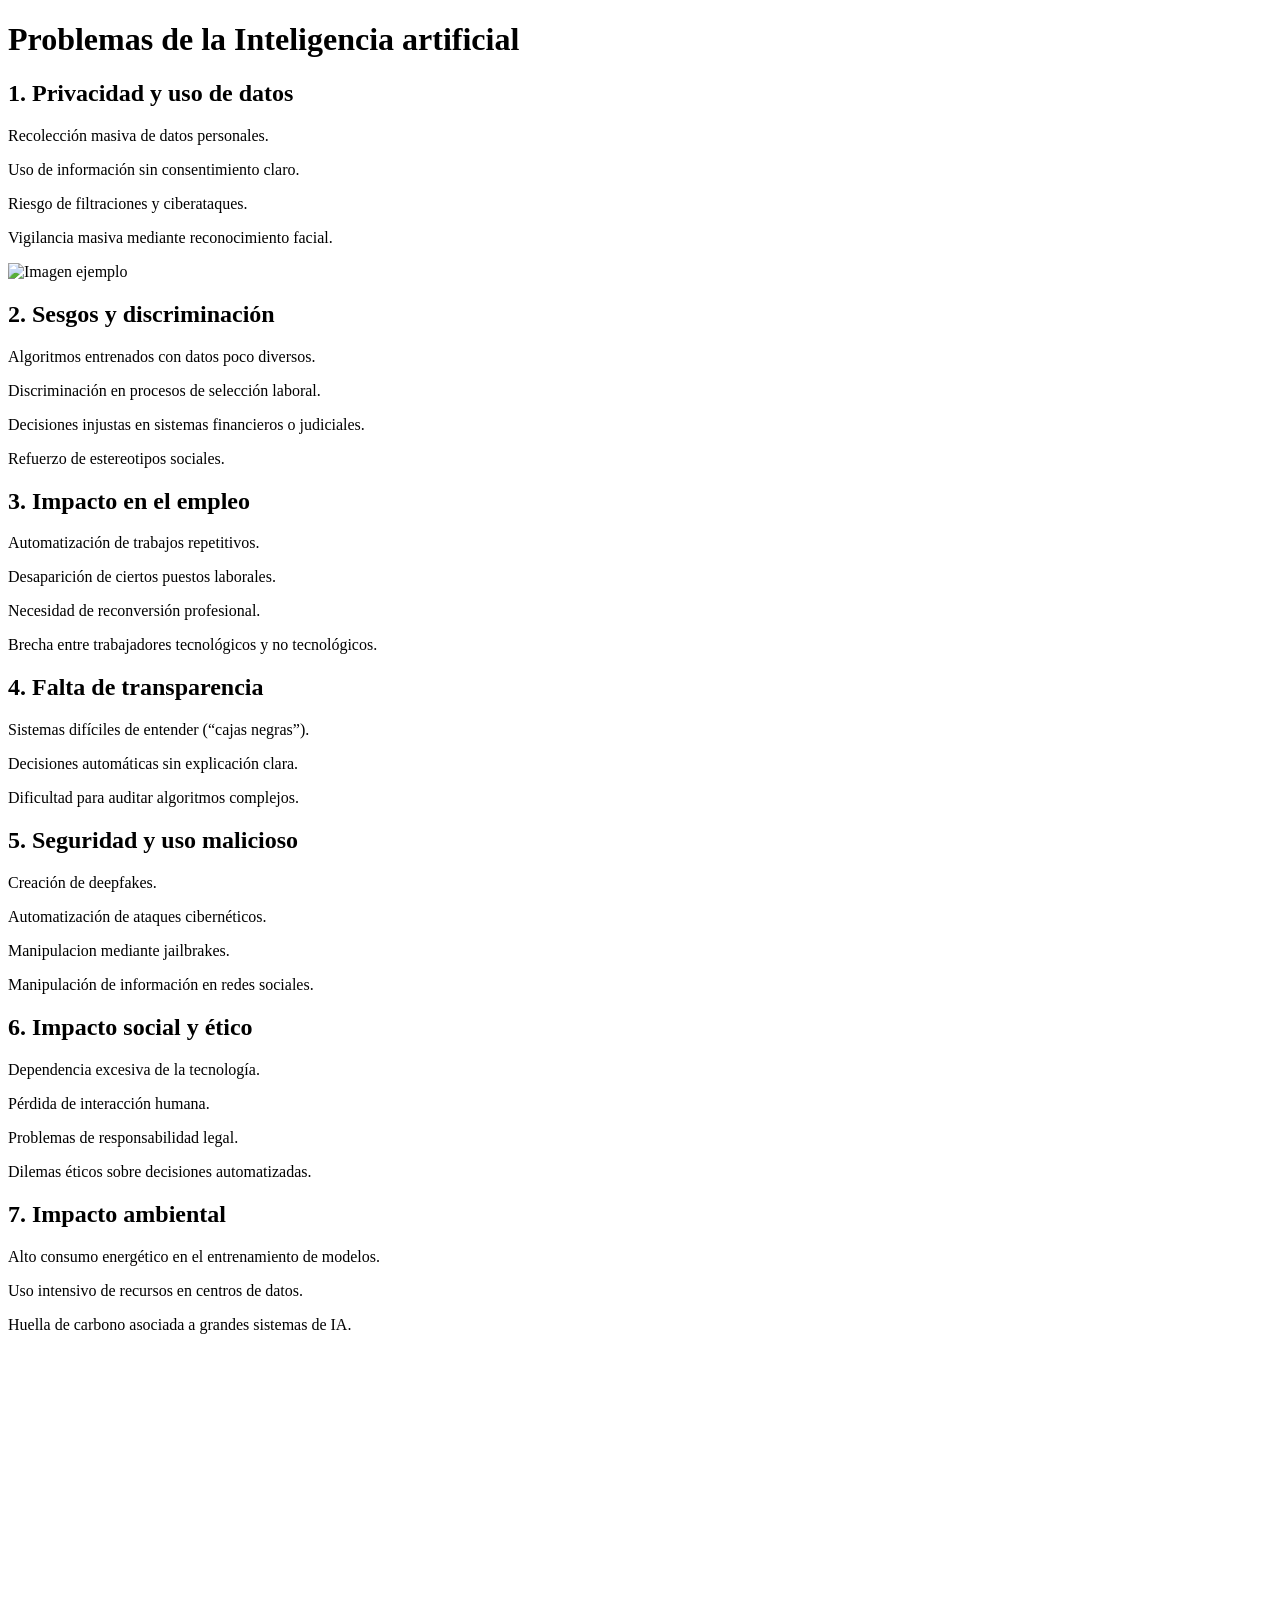
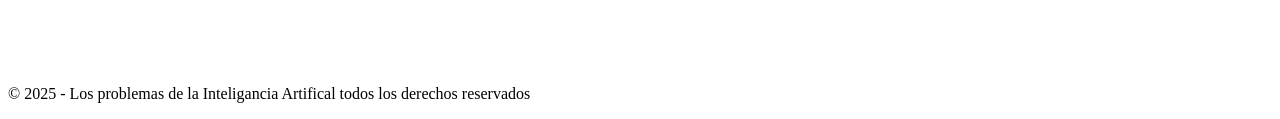
==== colucho.html @ aa20a82a "Create colucho.html" ====
<!DOCTYPE html>
<html lang="es">
<head>
<meta charset="UTF-8">
<title>Web sencilla</title>
<link rel="stylesheet" href="estilos.css">
</head>
 
<body>
 
<header>
<h1>Problemas de la Inteligencia artificial</h1>
</header>
 
<main>
 
    <div class="seccion" id="Privacidad y uso de datos">
<h2>1. Privacidad y uso de datos</h2>
<p>
 <p> 
  Recolección masiva de datos personales.
 </p>

Uso de información sin consentimiento claro.
  <p>

Riesgo de filtraciones y ciberataques.
      </p>

Vigilancia masiva mediante reconocimiento facial.
      </p>
  
</div>
 
    <div class="seccion especial">
<div class="imagen">
<img src="https://grupoinmotion.com/wp-content/uploads/2020/12/inteligencia-artificial.jpg" 
     alt="Imagen ejemplo">
</div>
 
        <div class="texto">
<h2>2. Sesgos y discriminación</h2>
<p>
  Algoritmos entrenados con datos poco diversos.
          </p>
          <p>

Discriminación en procesos de selección laboral.
          </p>

Decisiones injustas en sistemas financieros o judiciales.
          <p>

Refuerzo de estereotipos sociales.
                
</p>
</div>
</div>
 
    <div class="seccion">
<h2>3. Impacto en el empleo</h2>
<p>
  Automatización de trabajos repetitivos.
      </p>
      <p>

Desaparición de ciertos puestos laborales.
      </p>
      <p>

Necesidad de reconversión profesional.
      </p>
      <p>

Brecha entre trabajadores tecnológicos y no tecnológicos.
      </p>
</div>
   <div class="seccion">
<h2>4. Falta de transparencia</h2>
<p>
  Sistemas difíciles de entender (“cajas negras”).
      </p>
      <p>

Decisiones automáticas sin explicación clara.
      </p>
      <p>

Dificultad para auditar algoritmos complejos.      
     </p>
</div>
  
  <div class="seccion">
<h2>5.  Seguridad y uso malicioso</h2>
<p>
 Creación de deepfakes.
      </p>
      <p>

Automatización de ataques cibernéticos.
      </p>
      <p>

Manipulacion mediante jailbrakes.     </p>
    <p>
      Manipulación de información en redes sociales.
    </p>
</div>
   <div class="seccion">
     
<h2>6. Impacto social y ético</h2>
<p>
Dependencia excesiva de la tecnología.      </p>
      <p>

Pérdida de interacción humana.      </p>
      <p>

Problemas de responsabilidad legal.    <p>
Dilemas éticos sobre decisiones automatizadas.
     </p>
</div>
  <div class="seccion">
     
<h2>7. Impacto ambiental</h2>
<p>
Alto consumo energético en el entrenamiento de modelos.
    </p>
      <p>

Uso intensivo de recursos en centros de datos.
    </p>
      <p>

Huella de carbono asociada a grandes sistemas de IA.
    <p> 
    </p>
    <iframe width="560" height="315" src="https://www.youtube.com/embed/kQPY2H0d19w?si=wbse7opT8b1wA1Gy" title="YouTube video player" frameborder="0" allow="accelerometer; autoplay; clipboard-write; encrypted-media; gyroscope; picture-in-picture; web-share" referrerpolicy="strict-origin-when-cross-origin" allowfullscreen></iframe>
    
</div>
   
</main>
 
<footer>
<p>© 2025 - Los problemas de la Inteligancia Artifical todos los derechos reservados</p>
</footer>
 
</body>
</html>
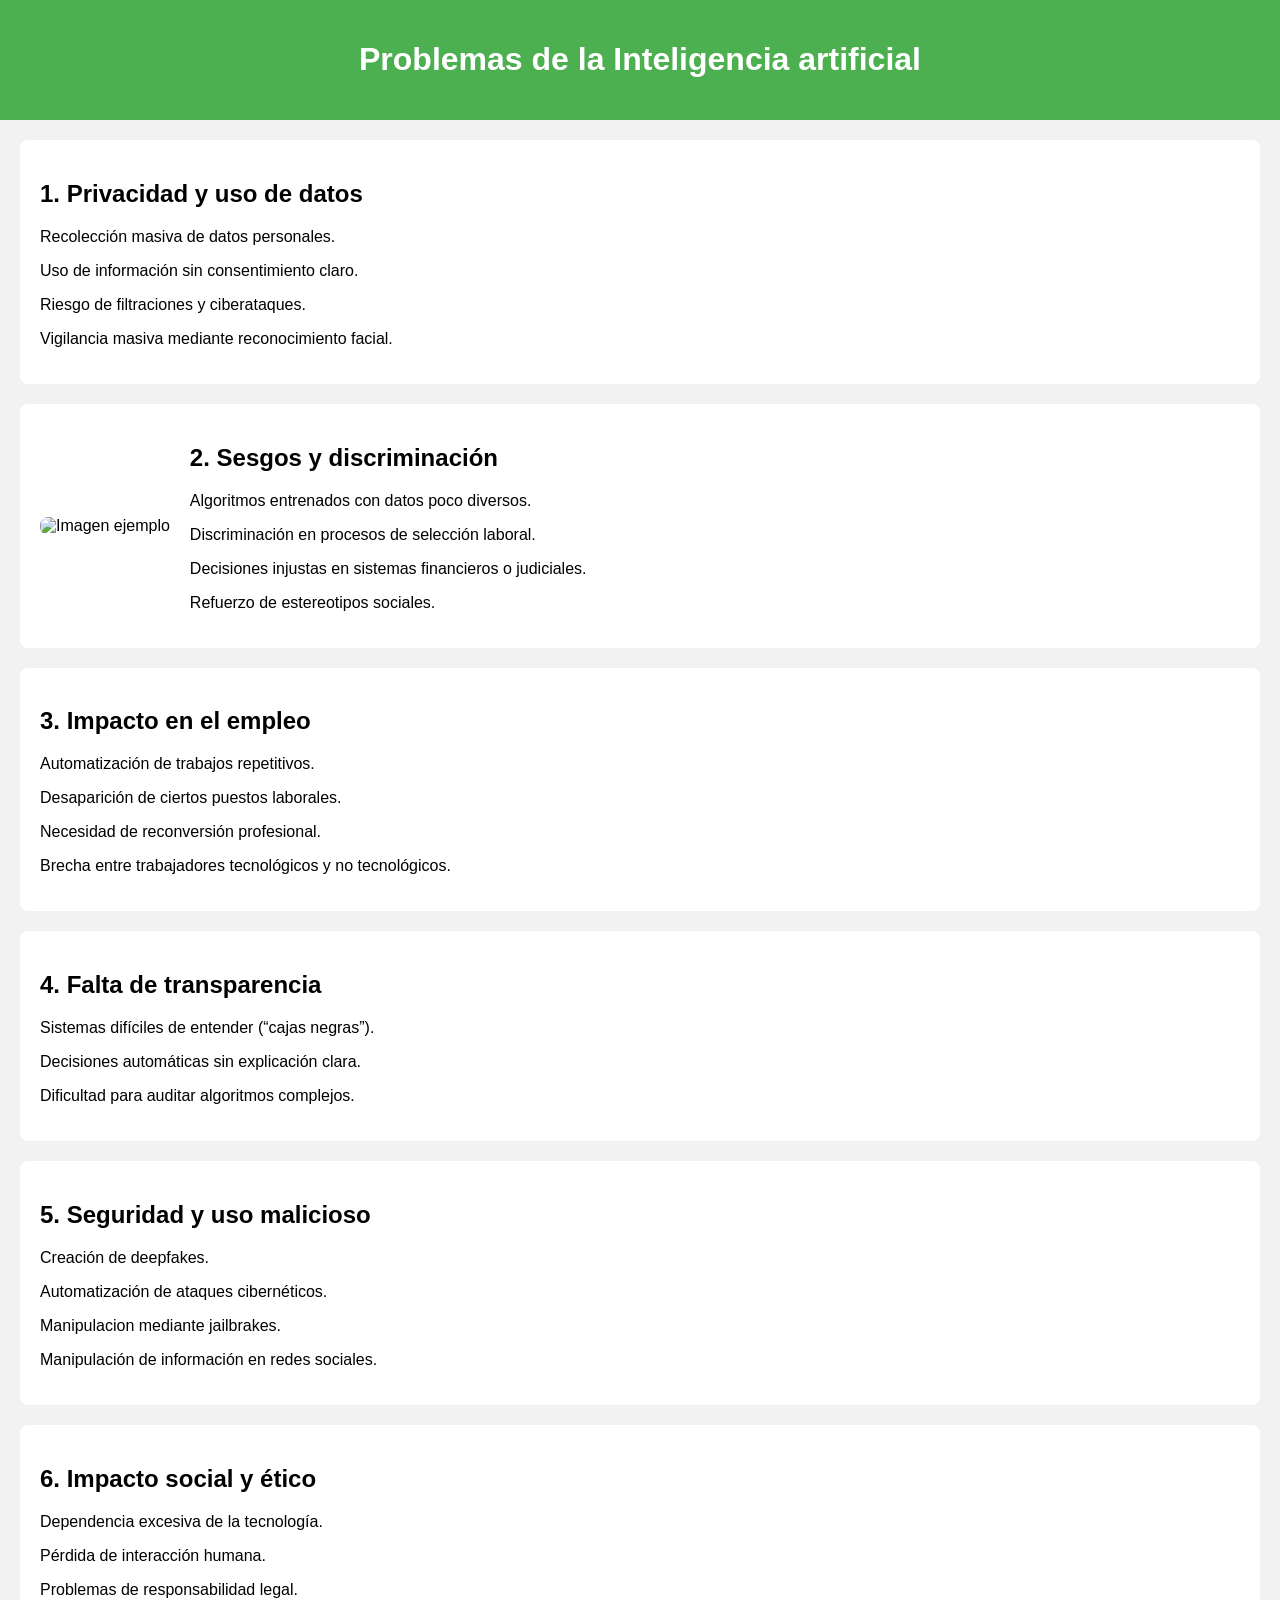
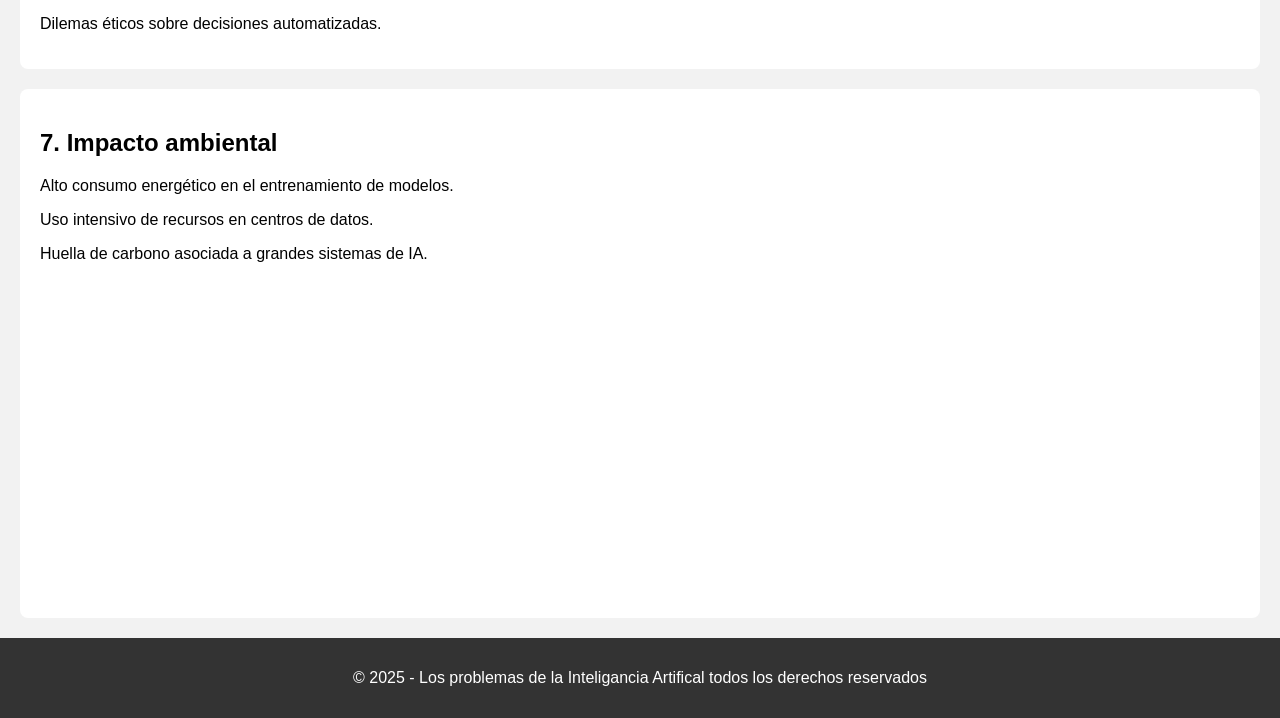
==== commit 965ea7ec: "Update colucho.html" ====
--- a/colucho.html
+++ b/colucho.html
@@ -7,7 +7,7 @@
 </head>
  
 <body>
- 
+
 <header>
 <h1>Problemas de la Inteligencia artificial</h1>
 </header>
@@ -26,7 +26,7 @@
 
 Riesgo de filtraciones y ciberataques.
       </p>
-
+<link rel="stylesheet" href="colucho.css">
 Vigilancia masiva mediante reconocimiento facial.
       </p>
   
--- a/colucho.css
+++ b/colucho.css
@@ -0,0 +1,45 @@
+body {
+    font-family: Arial, sans-serif;
+    margin: 0;
+    background-color: #f2f2f2;
+}
+ 
+/* Encabezado */
+header {
+    background-color: #4CAF50;
+    color: white;
+    text-align: center;
+    padding: 20px;
+}
+ 
+/* Secciones */
+.seccion {
+    background-color: white;
+    margin: 20px;
+    padding: 20px;
+    border-radius: 8px;
+}
+ 
+/* Sección con imagen y texto en horizontal */
+.especial {
+    display: flex;
+    align-items: center;
+    gap: 20px;
+}
+ 
+.imagen img {
+    width: 200px;
+    border-radius: 8px;
+}
+ 
+.texto {
+    flex: 1;
+}
+ 
+/* Pie de página */
+footer {
+    background-color: #333;
+    color: white;
+    text-align: center;
+    padding: 15px;
+}
